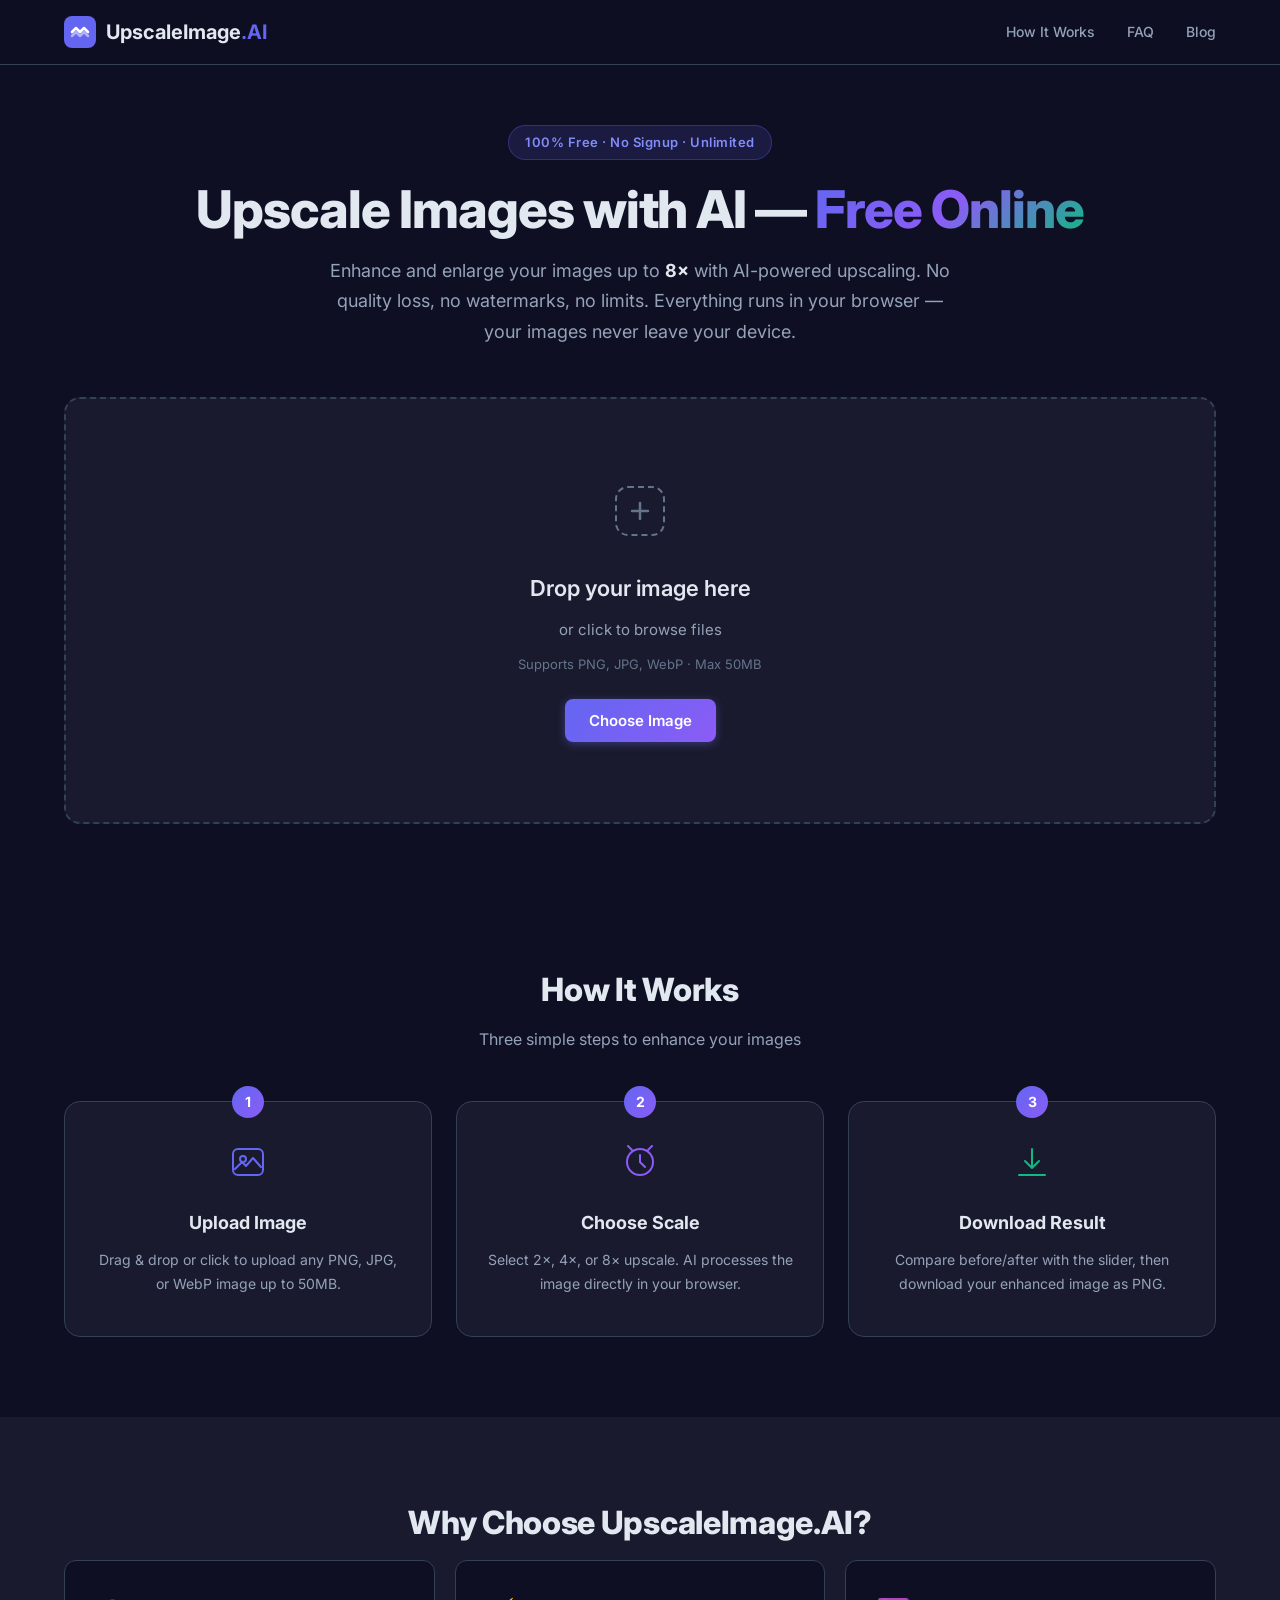
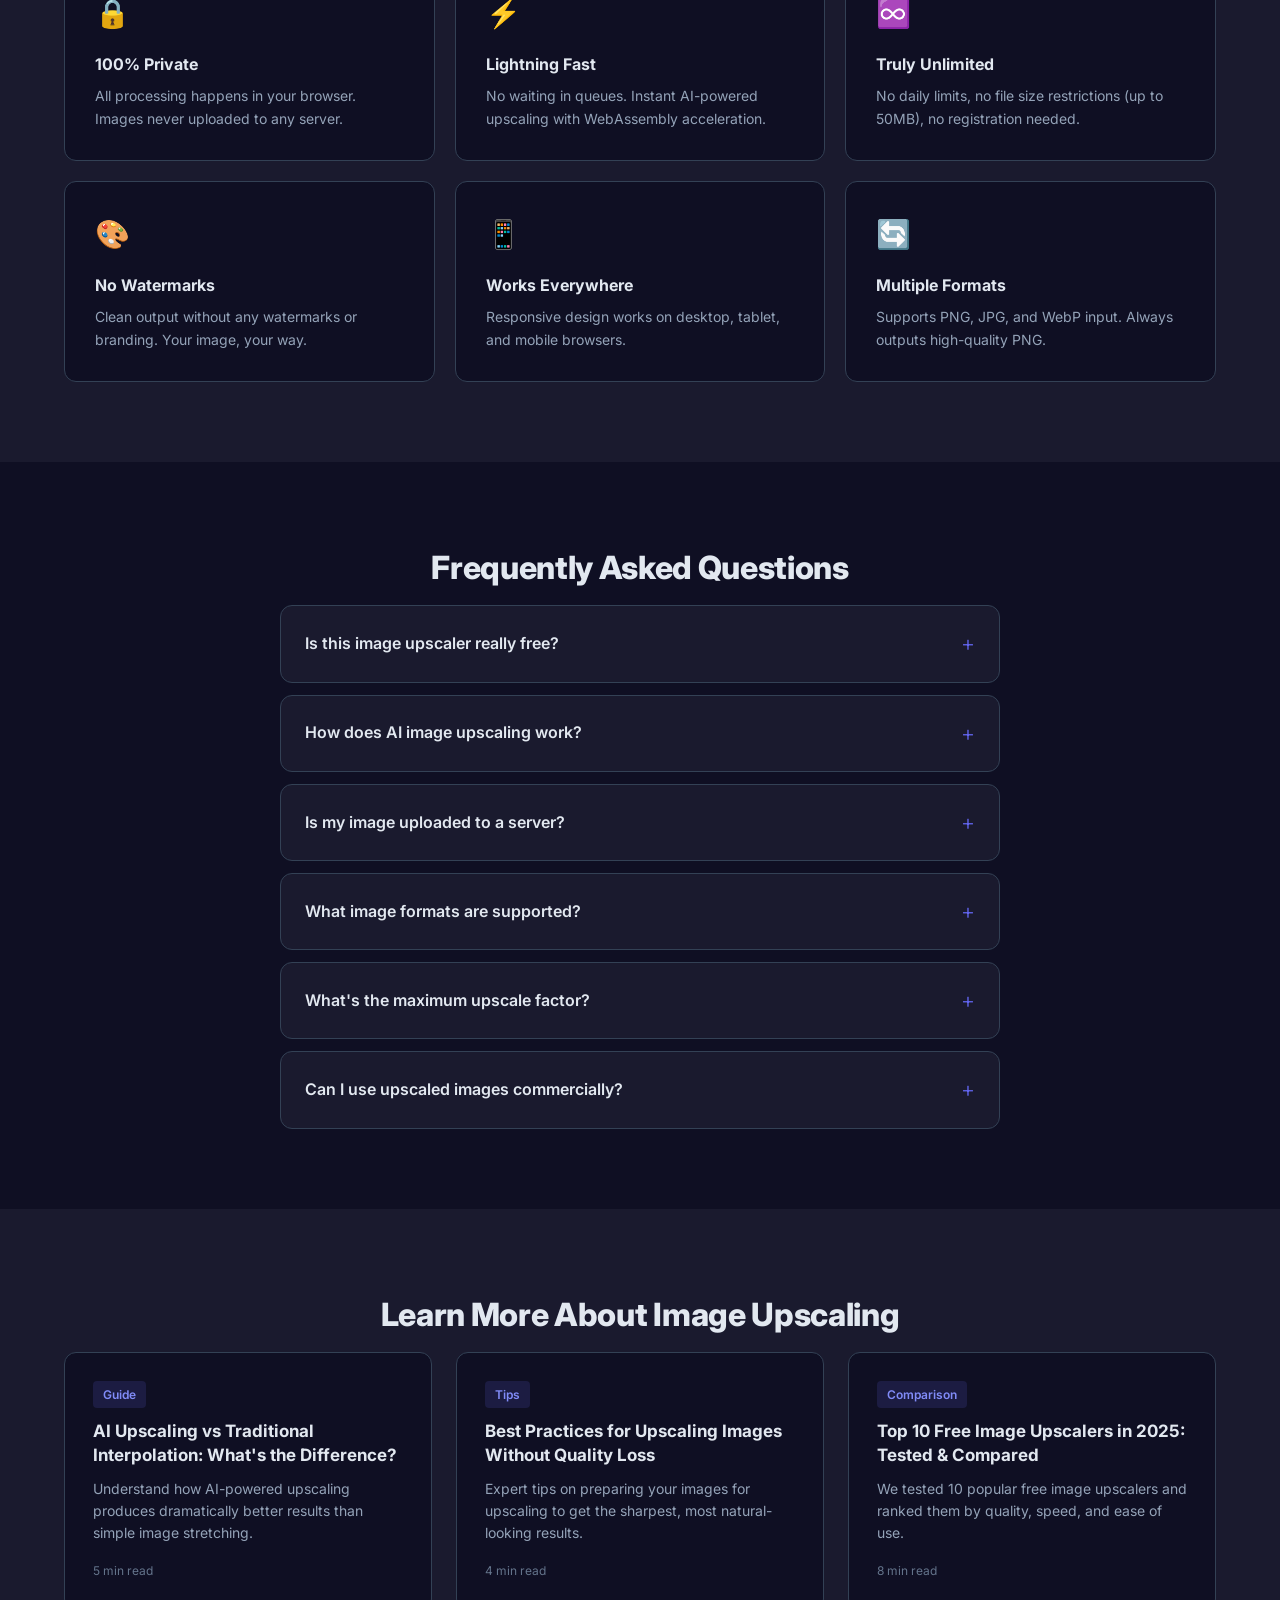
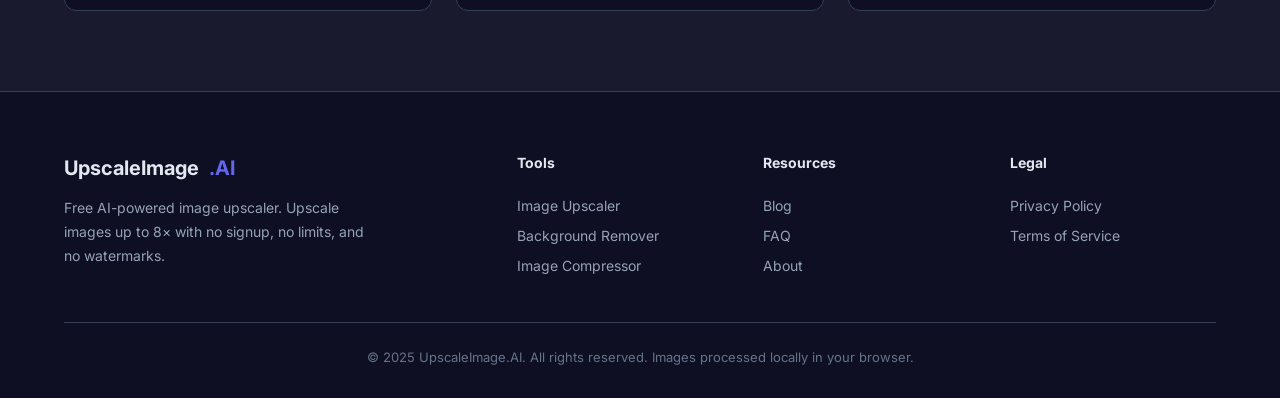
==== index.html @ 7722c715 "Initial commit: UpscaleImage.AI - Free AI Image Upscaler" ====
<!DOCTYPE html>
<html lang="en">
<head>
    <meta charset="UTF-8">
    <meta name="viewport" content="width=device-width, initial-scale=1.0">
    <title>UpscaleImage.AI — Free AI Image Upscaler Online | No Signup, Unlimited</title>
    <meta name="description" content="Upscale images up to 8x with AI-powered enhancement. 100% free, no signup required, unlimited use. Works in your browser — no upload to servers.">
    <meta name="keywords" content="image upscaler, ai image upscaler free, upscale image online, image enhancer, photo upscaler, free image upscaler no signup, ai image enhancer free">
    <meta name="robots" content="index, follow">
    <meta name="author" content="UpscaleImage.AI">
    <link rel="canonical" href="https://upscaleimage.ai/">
    
    <!-- Open Graph -->
    <meta property="og:title" content="UpscaleImage.AI — Free AI Image Upscaler Online">
    <meta property="og:description" content="Upscale images up to 8x with AI. 100% free, no signup, unlimited use.">
    <meta property="og:type" content="website">
    <meta property="og:url" content="https://upscaleimage.ai/">
    <meta property="og:image" content="https://upscaleimage.ai/assets/og-image.png">
    
    <!-- Twitter -->
    <meta name="twitter:card" content="summary_large_image">
    <meta name="twitter:title" content="UpscaleImage.AI — Free AI Image Upscaler">
    <meta name="twitter:description" content="Upscale images up to 8x. Free, no signup, unlimited.">
    
    <!-- Structured Data -->
    <script type="application/ld+json">
    {
        "@context": "https://schema.org",
        "@type": "WebApplication",
        "name": "UpscaleImage.AI",
        "url": "https://upscaleimage.ai/",
        "description": "Free AI-powered image upscaler. Upscale images up to 8x without signup or limits.",
        "applicationCategory": "MultimediaApplication",
        "operatingSystem": "Web Browser",
        "offers": {
            "@type": "Offer",
            "price": "0",
            "priceCurrency": "USD"
        },
        "featureList": [
            "AI-powered image upscaling",
            "Up to 8x resolution increase",
            "No signup required",
            "Unlimited free use",
            "Client-side processing — no upload to servers",
            "Supports PNG, JPG, WebP"
        ]
    }
    </script>
    <script type="application/ld+json">
    {
        "@context": "https://schema.org",
        "@type": "FAQPage",
        "mainEntity": [
            {
                "@type": "Question",
                "name": "Is this image upscaler really free?",
                "acceptedAnswer": {
                    "@type": "Answer",
                    "text": "Yes, UpscaleImage.AI is 100% free with no signup, no watermarks, and no usage limits. All processing happens in your browser."
                }
            },
            {
                "@type": "Question",
                "name": "How does AI image upscaling work?",
                "acceptedAnswer": {
                    "@type": "Answer",
                    "text": "AI image upscaling uses deep learning algorithms to intelligently add detail when enlarging images, producing sharper results than traditional interpolation methods."
                }
            },
            {
                "@type": "Question",
                "name": "Is my image uploaded to a server?",
                "acceptedAnswer": {
                    "@type": "Answer",
                    "text": "No. All image processing happens locally in your browser using JavaScript. Your images never leave your device, ensuring complete privacy."
                }
            },
            {
                "@type": "Question",
                "name": "What image formats are supported?",
                "acceptedAnswer": {
                    "@type": "Answer",
                    "text": "We support PNG, JPG/JPEG, and WebP input formats. Output is always PNG for maximum quality."
                }
            }
        ]
    }
    </script>
    
    <!-- Preconnect -->
    <link rel="preconnect" href="https://fonts.googleapis.com">
    <link rel="preconnect" href="https://fonts.gstatic.com" crossorigin>
    <link href="https://fonts.googleapis.com/css2?family=Inter:wght@400;500;600;700;800&display=swap" rel="stylesheet">
    
    <!-- Favicon -->
    <link rel="icon" type="image/svg+xml" href="/assets/icons/favicon.svg">
    <link rel="apple-touch-icon" href="/assets/icons/apple-touch-icon.png">
    <link rel="manifest" href="/manifest.json">
    
    <!-- Styles -->
    <link rel="stylesheet" href="/assets/css/style.css">
</head>
<body>
    <!-- Header -->
    <header class="header">
        <nav class="nav container">
            <a href="/" class="logo">
                <svg class="logo-icon" width="32" height="32" viewBox="0 0 32 32" fill="none">
                    <rect width="32" height="32" rx="8" fill="url(#logo-grad)"/>
                    <path d="M8 16L12 12L16 16L20 12L24 16" stroke="white" stroke-width="2.5" stroke-linecap="round" stroke-linejoin="round"/>
                    <path d="M8 20L12 16L16 20L20 16L24 20" stroke="white" stroke-width="2.5" stroke-linecap="round" stroke-linejoin="round" opacity="0.5"/>
                    <defs>
                        <linearGradient id="logo-grad" x1="0" y1="0" x2="32" y2="32">
                            <stop stop-color="#6366f1"/>
                            <stop offset="1" stop-color="#8b5cf6"/>
                        </linearGradient>
                    </defs>
                </svg>
                <span>UpscaleImage<span class="logo-dot">.AI</span></span>
            </a>
            <div class="nav-links">
                <a href="#how-it-works">How It Works</a>
                <a href="#faq">FAQ</a>
                <a href="#blog">Blog</a>
            </div>
        </nav>
    </header>

    <!-- Hero -->
    <section class="hero">
        <div class="container">
            <div class="hero-badge">100% Free · No Signup · Unlimited</div>
            <h1 class="hero-title">Upscale Images with AI — <span class="gradient-text">Free Online</span></h1>
            <p class="hero-subtitle">Enhance and enlarge your images up to <strong>8×</strong> with AI-powered upscaling. No quality loss, no watermarks, no limits. Everything runs in your browser — your images never leave your device.</p>
        </div>
    </section>

    <!-- Main Tool -->
    <main class="tool-section container" id="upload-section">
        <!-- Upload Area -->
        <div class="upload-area" id="dropZone">
            <div class="upload-content">
                <div class="upload-icon">
                    <svg width="64" height="64" viewBox="0 0 64 64" fill="none">
                        <rect x="8" y="8" width="48" height="48" rx="12" stroke="currentColor" stroke-width="2" stroke-dasharray="6 4"/>
                        <path d="M32 24V40M24 32H40" stroke="currentColor" stroke-width="2.5" stroke-linecap="round"/>
                    </svg>
                </div>
                <h2>Drop your image here</h2>
                <p>or click to browse files</p>
                <p class="upload-formats">Supports PNG, JPG, WebP · Max 50MB</p>
                <input type="file" id="fileInput" accept="image/png,image/jpeg,image/webp" hidden>
                <button class="btn btn-primary upload-btn" id="browseBtn">Choose Image</button>
            </div>
        </div>

        <!-- Editor Area (hidden until image loaded) -->
        <div class="editor-area hidden" id="editorArea">
            <!-- Controls Bar -->
            <div class="controls-bar">
                <div class="scale-controls">
                    <label>Scale:</label>
                    <div class="scale-buttons">
                        <button class="scale-btn active" data-scale="2">2×</button>
                        <button class="scale-btn" data-scale="4">4×</button>
                        <button class="scale-btn" data-scale="8">8×</button>
                    </div>
                </div>
                <div class="output-info" id="outputInfo">
                    <span class="original-size">Original: <strong id="origSize">—</strong></span>
                    <span class="arrow">→</span>
                    <span class="output-size">Output: <strong id="outSize">—</strong></span>
                </div>
                <div class="action-buttons">
                    <button class="btn btn-secondary" id="resetBtn">✕ New Image</button>
                    <button class="btn btn-primary" id="downloadBtn" disabled>
                        <svg width="18" height="18" viewBox="0 0 18 18" fill="none">
                            <path d="M9 3V12M9 12L5 8M9 12L13 8M3 15H15" stroke="currentColor" stroke-width="1.5" stroke-linecap="round" stroke-linejoin="round"/>
                        </svg>
                        Download PNG
                    </button>
                </div>
            </div>

            <!-- Comparison View -->
            <div class="comparison-container" id="comparisonContainer">
                <div class="comparison-wrapper">
                    <div class="comparison-before" id="compBefore">
                        <canvas id="canvasOriginal"></canvas>
                        <div class="comparison-label">Original</div>
                    </div>
                    <div class="comparison-after" id="compAfter">
                        <canvas id="canvasUpscaled"></canvas>
                        <div class="comparison-label">Upscaled</div>
                    </div>
                    <div class="comparison-slider" id="compSlider">
                        <div class="slider-line"></div>
                        <div class="slider-handle">
                            <svg width="24" height="24" viewBox="0 0 24 24" fill="none">
                                <path d="M8 12L4 8M4 8L8 4M4 8H20M20 8L16 12M16 12L20 16" stroke="white" stroke-width="2" stroke-linecap="round" stroke-linejoin="round"/>
                            </svg>
                        </div>
                    </div>
                </div>
                <p class="comparison-hint">← Drag to compare →</p>
            </div>

            <!-- Processing indicator -->
            <div class="processing hidden" id="processing">
                <div class="processing-spinner"></div>
                <p>Upscaling your image with AI…</p>
                <div class="progress-bar">
                    <div class="progress-fill" id="progressFill"></div>
                </div>
                <p class="progress-text" id="progressText">0%</p>
            </div>
        </div>
    </main>

    <!-- How It Works -->
    <section class="how-it-works" id="how-it-works">
        <div class="container">
            <h2 class="section-title">How It Works</h2>
            <p class="section-subtitle">Three simple steps to enhance your images</p>
            <div class="steps-grid">
                <div class="step-card">
                    <div class="step-number">1</div>
                    <div class="step-icon">
                        <svg width="40" height="40" viewBox="0 0 40 40" fill="none">
                            <path d="M5 12C5 9.23858 7.23858 7 10 7H30C32.7614 7 35 9.23858 35 12V28C35 30.7614 32.7614 33 30 33H10C7.23858 33 5 30.7614 5 28V12Z" stroke="#6366f1" stroke-width="2"/>
                            <circle cx="15" cy="17" r="3" stroke="#6366f1" stroke-width="2"/>
                            <path d="M7 27L14 20L18 24L25 16L33 25" stroke="#6366f1" stroke-width="2" stroke-linecap="round" stroke-linejoin="round"/>
                        </svg>
                    </div>
                    <h3>Upload Image</h3>
                    <p>Drag & drop or click to upload any PNG, JPG, or WebP image up to 50MB.</p>
                </div>
                <div class="step-card">
                    <div class="step-number">2</div>
                    <div class="step-icon">
                        <svg width="40" height="40" viewBox="0 0 40 40" fill="none">
                            <circle cx="20" cy="20" r="13" stroke="#8b5cf6" stroke-width="2"/>
                            <path d="M20 13V20L25 25" stroke="#8b5cf6" stroke-width="2" stroke-linecap="round"/>
                            <path d="M12 8L8 4M28 8L32 4" stroke="#8b5cf6" stroke-width="2" stroke-linecap="round"/>
                        </svg>
                    </div>
                    <h3>Choose Scale</h3>
                    <p>Select 2×, 4×, or 8× upscale. AI processes the image directly in your browser.</p>
                </div>
                <div class="step-card">
                    <div class="step-number">3</div>
                    <div class="step-icon">
                        <svg width="40" height="40" viewBox="0 0 40 40" fill="none">
                            <path d="M20 7V26M20 26L13 19M20 26L27 19M7 33H33" stroke="#10b981" stroke-width="2" stroke-linecap="round" stroke-linejoin="round"/>
                        </svg>
                    </div>
                    <h3>Download Result</h3>
                    <p>Compare before/after with the slider, then download your enhanced image as PNG.</p>
                </div>
            </div>
        </div>
    </section>

    <!-- Features -->
    <section class="features" id="features">
        <div class="container">
            <h2 class="section-title">Why Choose UpscaleImage.AI?</h2>
            <div class="features-grid">
                <div class="feature-card">
                    <div class="feature-icon">🔒</div>
                    <h3>100% Private</h3>
                    <p>All processing happens in your browser. Images never uploaded to any server.</p>
                </div>
                <div class="feature-card">
                    <div class="feature-icon">⚡</div>
                    <h3>Lightning Fast</h3>
                    <p>No waiting in queues. Instant AI-powered upscaling with WebAssembly acceleration.</p>
                </div>
                <div class="feature-card">
                    <div class="feature-icon">♾️</div>
                    <h3>Truly Unlimited</h3>
                    <p>No daily limits, no file size restrictions (up to 50MB), no registration needed.</p>
                </div>
                <div class="feature-card">
                    <div class="feature-icon">🎨</div>
                    <h3>No Watermarks</h3>
                    <p>Clean output without any watermarks or branding. Your image, your way.</p>
                </div>
                <div class="feature-card">
                    <div class="feature-icon">📱</div>
                    <h3>Works Everywhere</h3>
                    <p>Responsive design works on desktop, tablet, and mobile browsers.</p>
                </div>
                <div class="feature-card">
                    <div class="feature-icon">🔄</div>
                    <h3>Multiple Formats</h3>
                    <p>Supports PNG, JPG, and WebP input. Always outputs high-quality PNG.</p>
                </div>
            </div>
        </div>
    </section>

    <!-- FAQ -->
    <section class="faq" id="faq">
        <div class="container">
            <h2 class="section-title">Frequently Asked Questions</h2>
            <div class="faq-list">
                <details class="faq-item">
                    <summary>Is this image upscaler really free?</summary>
                    <p>Yes! UpscaleImage.AI is 100% free with no signup, no watermarks, and no usage limits. All processing happens in your browser using JavaScript, so we have zero server costs to pass on to you.</p>
                </details>
                <details class="faq-item">
                    <summary>How does AI image upscaling work?</summary>
                    <p>AI image upscaling uses deep learning algorithms to intelligently add detail when enlarging images. Unlike simple stretching that makes images blurry, AI upscalers analyze patterns and textures to produce sharp, natural-looking results at higher resolutions.</p>
                </details>
                <details class="faq-item">
                    <summary>Is my image uploaded to a server?</summary>
                    <p>No. All image processing happens locally in your browser using Canvas API and JavaScript. Your images never leave your device, ensuring complete privacy. This is why we can offer unlimited free use.</p>
                </details>
                <details class="faq-item">
                    <summary>What image formats are supported?</summary>
                    <p>We support PNG, JPG/JPEG, and WebP input formats. Output is always PNG for maximum quality preservation. Maximum file size is 50MB.</p>
                </details>
                <details class="faq-item">
                    <summary>What's the maximum upscale factor?</summary>
                    <p>You can upscale images up to 8× in each dimension. A 500×500 image at 8× becomes 4000×4000 pixels. For best results on photos, we recommend 2× or 4× upscaling.</p>
                </details>
                <details class="faq-item">
                    <summary>Can I use upscaled images commercially?</summary>
                    <p>Absolutely. You own all rights to your images and their upscaled versions. Use them however you like — personal projects, commercial work, social media, print, etc.</p>
                </details>
            </div>
        </div>
    </section>

    <!-- Blog Teaser -->
    <section class="blog-section" id="blog">
        <div class="container">
            <h2 class="section-title">Learn More About Image Upscaling</h2>
            <div class="blog-grid">
                <article class="blog-card">
                    <div class="blog-tag">Guide</div>
                    <h3><a href="/blog/ai-upscaling-vs-traditional.html">AI Upscaling vs Traditional Interpolation: What's the Difference?</a></h3>
                    <p>Understand how AI-powered upscaling produces dramatically better results than simple image stretching.</p>
                    <time>5 min read</time>
                </article>
                <article class="blog-card">
                    <div class="blog-tag">Tips</div>
                    <h3><a href="/blog/best-practices-upscaling.html">Best Practices for Upscaling Images Without Quality Loss</a></h3>
                    <p>Expert tips on preparing your images for upscaling to get the sharpest, most natural-looking results.</p>
                    <time>4 min read</time>
                </article>
                <article class="blog-card">
                    <div class="blog-tag">Comparison</div>
                    <h3><a href="/blog/top-free-image-upscalers-2025.html">Top 10 Free Image Upscalers in 2025: Tested & Compared</a></h3>
                    <p>We tested 10 popular free image upscalers and ranked them by quality, speed, and ease of use.</p>
                    <time>8 min read</time>
                </article>
            </div>
        </div>
    </section>

    <!-- Footer -->
    <footer class="footer">
        <div class="container">
            <div class="footer-grid">
                <div class="footer-brand">
                    <a href="/" class="logo">UpscaleImage<span class="logo-dot">.AI</span></a>
                    <p>Free AI-powered image upscaler. Upscale images up to 8× with no signup, no limits, and no watermarks.</p>
                </div>
                <div class="footer-links">
                    <h4>Tools</h4>
                    <a href="/">Image Upscaler</a>
                    <a href="/tools/background-remover.html">Background Remover</a>
                    <a href="/tools/image-compressor.html">Image Compressor</a>
                </div>
                <div class="footer-links">
                    <h4>Resources</h4>
                    <a href="/blog/">Blog</a>
                    <a href="#faq">FAQ</a>
                    <a href="/about.html">About</a>
                </div>
                <div class="footer-links">
                    <h4>Legal</h4>
                    <a href="/privacy.html">Privacy Policy</a>
                    <a href="/terms.html">Terms of Service</a>
                </div>
            </div>
            <div class="footer-bottom">
                <p>© 2025 UpscaleImage.AI. All rights reserved. Images processed locally in your browser.</p>
            </div>
        </div>
    </footer>

    <script src="/assets/js/upscaler.js"></script>
    <script src="/assets/js/app.js"></script>
</body>
</html>
---- assets/css/style.css ----
/* ============================================
   UpscaleImage.AI — Styles
   Modern, clean design for AI tool site
   ============================================ */

/* Reset & Base */
*, *::before, *::after {
    margin: 0;
    padding: 0;
    box-sizing: border-box;
}

:root {
    --primary: #6366f1;
    --primary-dark: #4f46e5;
    --primary-light: #818cf8;
    --accent: #8b5cf6;
    --accent-light: #a78bfa;
    --success: #10b981;
    --bg: #0f0f23;
    --bg-card: #1a1a2e;
    --bg-elevated: #252540;
    --bg-hover: #2a2a4a;
    --text: #e2e8f0;
    --text-secondary: #94a3b8;
    --text-muted: #64748b;
    --border: #334155;
    --radius: 12px;
    --radius-lg: 16px;
    --shadow: 0 4px 6px -1px rgba(0,0,0,0.3), 0 2px 4px -2px rgba(0,0,0,0.3);
    --shadow-lg: 0 10px 15px -3px rgba(0,0,0,0.4), 0 4px 6px -4px rgba(0,0,0,0.3);
    --transition: 0.2s ease;
}

html {
    scroll-behavior: smooth;
}

body {
    font-family: 'Inter', -apple-system, BlinkMacSystemFont, 'Segoe UI', sans-serif;
    background: var(--bg);
    color: var(--text);
    line-height: 1.6;
    -webkit-font-smoothing: antialiased;
    -moz-osx-font-smoothing: grayscale;
}

.container {
    max-width: 1200px;
    margin: 0 auto;
    padding: 0 24px;
}

a {
    color: var(--primary-light);
    text-decoration: none;
    transition: color var(--transition);
}

a:hover {
    color: var(--accent-light);
}

/* Header */
.header {
    position: sticky;
    top: 0;
    z-index: 100;
    background: rgba(15, 15, 35, 0.85);
    backdrop-filter: blur(12px);
    border-bottom: 1px solid var(--border);
}

.nav {
    display: flex;
    align-items: center;
    justify-content: space-between;
    height: 64px;
}

.logo {
    display: flex;
    align-items: center;
    gap: 10px;
    font-size: 20px;
    font-weight: 700;
    color: var(--text);
    text-decoration: none;
}

.logo:hover {
    color: var(--text);
}

.logo-dot {
    color: var(--primary);
}

.logo-icon {
    flex-shrink: 0;
}

.nav-links {
    display: flex;
    gap: 32px;
}

.nav-links a {
    color: var(--text-secondary);
    font-size: 14px;
    font-weight: 500;
    transition: color var(--transition);
}

.nav-links a:hover {
    color: var(--text);
}

/* Hero */
.hero {
    padding: 60px 0 30px;
    text-align: center;
}

.hero-badge {
    display: inline-block;
    padding: 6px 16px;
    background: rgba(99, 102, 241, 0.15);
    border: 1px solid rgba(99, 102, 241, 0.3);
    border-radius: 100px;
    font-size: 13px;
    font-weight: 600;
    color: var(--primary-light);
    margin-bottom: 20px;
    letter-spacing: 0.5px;
}

.hero-title {
    font-size: clamp(32px, 5vw, 52px);
    font-weight: 800;
    line-height: 1.15;
    margin-bottom: 16px;
    letter-spacing: -0.02em;
}

.gradient-text {
    background: linear-gradient(135deg, var(--primary) 0%, var(--accent) 50%, var(--success) 100%);
    -webkit-background-clip: text;
    -webkit-text-fill-color: transparent;
    background-clip: text;
}

.hero-subtitle {
    font-size: 18px;
    color: var(--text-secondary);
    max-width: 640px;
    margin: 0 auto;
    line-height: 1.7;
}

.hero-subtitle strong {
    color: var(--text);
}

/* Tool Section */
.tool-section {
    padding: 20px 24px 60px;
}

/* Upload Area */
.upload-area {
    border: 2px dashed var(--border);
    border-radius: var(--radius-lg);
    padding: 80px 40px;
    text-align: center;
    cursor: pointer;
    transition: all var(--transition);
    background: var(--bg-card);
}

.upload-area:hover,
.upload-area.drag-over {
    border-color: var(--primary);
    background: rgba(99, 102, 241, 0.05);
}

.upload-area.drag-over {
    transform: scale(1.01);
}

.upload-content {
    display: flex;
    flex-direction: column;
    align-items: center;
    gap: 12px;
}

.upload-icon {
    color: var(--text-muted);
    margin-bottom: 8px;
    transition: color var(--transition);
}

.upload-area:hover .upload-icon {
    color: var(--primary-light);
}

.upload-content h2 {
    font-size: 22px;
    font-weight: 600;
}

.upload-content p {
    color: var(--text-secondary);
    font-size: 15px;
}

.upload-formats {
    font-size: 13px !important;
    color: var(--text-muted) !important;
}

.upload-btn {
    margin-top: 12px;
}

/* Buttons */
.btn {
    display: inline-flex;
    align-items: center;
    gap: 8px;
    padding: 12px 24px;
    border: none;
    border-radius: 8px;
    font-size: 15px;
    font-weight: 600;
    cursor: pointer;
    transition: all var(--transition);
    font-family: inherit;
}

.btn-primary {
    background: linear-gradient(135deg, var(--primary) 0%, var(--accent) 100%);
    color: white;
    box-shadow: 0 2px 8px rgba(99, 102, 241, 0.4);
}

.btn-primary:hover {
    transform: translateY(-1px);
    box-shadow: 0 4px 16px rgba(99, 102, 241, 0.5);
}

.btn-primary:disabled {
    opacity: 0.5;
    cursor: not-allowed;
    transform: none;
    box-shadow: none;
}

.btn-secondary {
    background: var(--bg-elevated);
    color: var(--text-secondary);
    border: 1px solid var(--border);
}

.btn-secondary:hover {
    background: var(--bg-hover);
    color: var(--text);
}

/* Editor Area */
.editor-area {
    display: flex;
    flex-direction: column;
    gap: 20px;
}

.hidden {
    display: none !important;
}

/* Controls Bar */
.controls-bar {
    display: flex;
    align-items: center;
    justify-content: space-between;
    flex-wrap: wrap;
    gap: 16px;
    padding: 16px 20px;
    background: var(--bg-card);
    border-radius: var(--radius);
    border: 1px solid var(--border);
}

.scale-controls {
    display: flex;
    align-items: center;
    gap: 12px;
}

.scale-controls label {
    font-size: 14px;
    font-weight: 600;
    color: var(--text-secondary);
}

.scale-buttons {
    display: flex;
    gap: 4px;
    background: var(--bg);
    padding: 4px;
    border-radius: 8px;
}

.scale-btn {
    padding: 8px 20px;
    border: none;
    border-radius: 6px;
    background: transparent;
    color: var(--text-secondary);
    font-size: 14px;
    font-weight: 600;
    cursor: pointer;
    transition: all var(--transition);
    font-family: inherit;
}

.scale-btn:hover {
    color: var(--text);
    background: var(--bg-elevated);
}

.scale-btn.active {
    background: var(--primary);
    color: white;
}

.output-info {
    display: flex;
    align-items: center;
    gap: 10px;
    font-size: 14px;
    color: var(--text-secondary);
}

.output-info .arrow {
    color: var(--primary);
    font-weight: 700;
}

.output-info strong {
    color: var(--text);
}

.action-buttons {
    display: flex;
    gap: 8px;
}

/* Comparison View */
.comparison-container {
    position: relative;
    background: var(--bg-card);
    border-radius: var(--radius-lg);
    border: 1px solid var(--border);
    overflow: hidden;
}

.comparison-wrapper {
    position: relative;
    display: flex;
    height: 500px;
    overflow: hidden;
}

.comparison-before,
.comparison-after {
    position: absolute;
    top: 0;
    left: 0;
    width: 100%;
    height: 100%;
    display: flex;
    align-items: center;
    justify-content: center;
    background: #000;
}

.comparison-before canvas,
.comparison-after canvas {
    max-width: 100%;
    max-height: 100%;
    object-fit: contain;
}

.comparison-before {
    z-index: 1;
    clip-path: inset(0 50% 0 0);
}

.comparison-after {
    z-index: 0;
}

.comparison-label {
    position: absolute;
    top: 16px;
    padding: 6px 14px;
    background: rgba(0, 0, 0, 0.7);
    backdrop-filter: blur(4px);
    border-radius: 6px;
    font-size: 12px;
    font-weight: 600;
    color: white;
    text-transform: uppercase;
    letter-spacing: 0.5px;
    z-index: 5;
}

.comparison-before .comparison-label {
    left: 16px;
}

.comparison-after .comparison-label {
    right: 16px;
}

.comparison-slider {
    position: absolute;
    top: 0;
    left: 50%;
    width: 4px;
    height: 100%;
    z-index: 10;
    cursor: ew-resize;
}

.slider-line {
    width: 2px;
    height: 100%;
    background: white;
    margin: 0 auto;
    box-shadow: 0 0 8px rgba(0, 0, 0, 0.5);
}

.slider-handle {
    position: absolute;
    top: 50%;
    left: 50%;
    transform: translate(-50%, -50%);
    width: 44px;
    height: 44px;
    background: var(--primary);
    border: 3px solid white;
    border-radius: 50%;
    display: flex;
    align-items: center;
    justify-content: center;
    box-shadow: 0 2px 10px rgba(0, 0, 0, 0.4);
}

.slider-handle svg {
    width: 20px;
    height: 20px;
}

.comparison-hint {
    text-align: center;
    padding: 12px;
    font-size: 13px;
    color: var(--text-muted);
}

/* Processing */
.processing {
    display: flex;
    flex-direction: column;
    align-items: center;
    gap: 16px;
    padding: 60px 20px;
    background: var(--bg-card);
    border-radius: var(--radius-lg);
    border: 1px solid var(--border);
}

.processing-spinner {
    width: 48px;
    height: 48px;
    border: 4px solid var(--bg-elevated);
    border-top-color: var(--primary);
    border-radius: 50%;
    animation: spin 0.8s linear infinite;
}

@keyframes spin {
    to { transform: rotate(360deg); }
}

.progress-bar {
    width: 300px;
    max-width: 100%;
    height: 8px;
    background: var(--bg-elevated);
    border-radius: 4px;
    overflow: hidden;
}

.progress-fill {
    height: 100%;
    width: 0%;
    background: linear-gradient(90deg, var(--primary), var(--accent));
    border-radius: 4px;
    transition: width 0.3s ease;
}

.progress-text {
    font-size: 14px;
    color: var(--text-secondary);
    font-weight: 600;
}

/* How It Works */
.how-it-works {
    padding: 80px 0;
}

.section-title {
    font-size: 32px;
    font-weight: 800;
    text-align: center;
    margin-bottom: 12px;
    letter-spacing: -0.01em;
}

.section-subtitle {
    text-align: center;
    color: var(--text-secondary);
    font-size: 16px;
    margin-bottom: 48px;
}

.steps-grid {
    display: grid;
    grid-template-columns: repeat(auto-fit, minmax(280px, 1fr));
    gap: 24px;
}

.step-card {
    text-align: center;
    padding: 40px 30px;
    background: var(--bg-card);
    border-radius: var(--radius-lg);
    border: 1px solid var(--border);
    position: relative;
    transition: transform var(--transition), box-shadow var(--transition);
}

.step-card:hover {
    transform: translateY(-4px);
    box-shadow: var(--shadow-lg);
}

.step-number {
    position: absolute;
    top: -16px;
    left: 50%;
    transform: translateX(-50%);
    width: 32px;
    height: 32px;
    background: linear-gradient(135deg, var(--primary), var(--accent));
    border-radius: 50%;
    display: flex;
    align-items: center;
    justify-content: center;
    font-size: 14px;
    font-weight: 700;
    color: white;
}

.step-icon {
    margin-bottom: 20px;
}

.step-card h3 {
    font-size: 18px;
    font-weight: 700;
    margin-bottom: 10px;
}

.step-card p {
    color: var(--text-secondary);
    font-size: 14px;
    line-height: 1.7;
}

/* Features */
.features {
    padding: 80px 0;
    background: var(--bg-card);
}

.features-grid {
    display: grid;
    grid-template-columns: repeat(auto-fit, minmax(300px, 1fr));
    gap: 20px;
}

.feature-card {
    padding: 30px;
    background: var(--bg);
    border-radius: var(--radius);
    border: 1px solid var(--border);
    transition: transform var(--transition);
}

.feature-card:hover {
    transform: translateY(-2px);
}

.feature-icon {
    font-size: 28px;
    margin-bottom: 16px;
}

.feature-card h3 {
    font-size: 16px;
    font-weight: 700;
    margin-bottom: 8px;
}

.feature-card p {
    color: var(--text-secondary);
    font-size: 14px;
    line-height: 1.6;
}

/* FAQ */
.faq {
    padding: 80px 0;
}

.faq-list {
    max-width: 720px;
    margin: 0 auto;
    display: flex;
    flex-direction: column;
    gap: 12px;
}

.faq-item {
    background: var(--bg-card);
    border: 1px solid var(--border);
    border-radius: var(--radius);
    overflow: hidden;
}

.faq-item summary {
    padding: 20px 24px;
    font-size: 16px;
    font-weight: 600;
    cursor: pointer;
    list-style: none;
    display: flex;
    align-items: center;
    justify-content: space-between;
    transition: background var(--transition);
}

.faq-item summary::-webkit-details-marker {
    display: none;
}

.faq-item summary::after {
    content: '+';
    font-size: 22px;
    color: var(--primary);
    font-weight: 300;
    transition: transform var(--transition);
}

.faq-item[open] summary::after {
    content: '−';
}

.faq-item summary:hover {
    background: var(--bg-elevated);
}

.faq-item p {
    padding: 0 24px 20px;
    color: var(--text-secondary);
    font-size: 15px;
    line-height: 1.7;
}

/* Blog */
.blog-section {
    padding: 80px 0;
    background: var(--bg-card);
}

.blog-grid {
    display: grid;
    grid-template-columns: repeat(auto-fit, minmax(300px, 1fr));
    gap: 24px;
}

.blog-card {
    padding: 28px;
    background: var(--bg);
    border: 1px solid var(--border);
    border-radius: var(--radius);
    transition: transform var(--transition), box-shadow var(--transition);
}

.blog-card:hover {
    transform: translateY(-3px);
    box-shadow: var(--shadow-lg);
}

.blog-tag {
    display: inline-block;
    padding: 4px 10px;
    background: rgba(99, 102, 241, 0.15);
    color: var(--primary-light);
    border-radius: 4px;
    font-size: 12px;
    font-weight: 600;
    margin-bottom: 12px;
}

.blog-card h3 {
    font-size: 17px;
    font-weight: 700;
    margin-bottom: 10px;
    line-height: 1.4;
}

.blog-card h3 a {
    color: var(--text);
}

.blog-card h3 a:hover {
    color: var(--primary-light);
}

.blog-card p {
    color: var(--text-secondary);
    font-size: 14px;
    line-height: 1.6;
    margin-bottom: 12px;
}

.blog-card time {
    font-size: 12px;
    color: var(--text-muted);
}

/* Footer */
.footer {
    padding: 60px 0 30px;
    border-top: 1px solid var(--border);
}

.footer-grid {
    display: grid;
    grid-template-columns: 2fr 1fr 1fr 1fr;
    gap: 40px;
    margin-bottom: 40px;
}

.footer-brand p {
    color: var(--text-secondary);
    font-size: 14px;
    line-height: 1.7;
    margin-top: 12px;
    max-width: 300px;
}

.footer-links h4 {
    font-size: 14px;
    font-weight: 700;
    margin-bottom: 16px;
    color: var(--text);
}

.footer-links a {
    display: block;
    color: var(--text-secondary);
    font-size: 14px;
    padding: 4px 0;
    transition: color var(--transition);
}

.footer-links a:hover {
    color: var(--text);
}

.footer-bottom {
    padding-top: 24px;
    border-top: 1px solid var(--border);
    text-align: center;
}

.footer-bottom p {
    font-size: 13px;
    color: var(--text-muted);
}

/* Responsive */
@media (max-width: 768px) {
    .nav-links {
        display: none;
    }

    .hero {
        padding: 40px 0 20px;
    }

    .upload-area {
        padding: 50px 24px;
    }

    .controls-bar {
        flex-direction: column;
        align-items: stretch;
    }

    .scale-controls {
        justify-content: center;
    }

    .output-info {
        justify-content: center;
    }

    .action-buttons {
        justify-content: center;
    }

    .comparison-wrapper {
        height: 300px;
    }

    .footer-grid {
        grid-template-columns: 1fr 1fr;
        gap: 30px;
    }
}

@media (max-width: 480px) {
    .footer-grid {
        grid-template-columns: 1fr;
    }

    .action-buttons {
        flex-direction: column;
    }

    .scale-btn {
        padding: 8px 14px;
    }
}
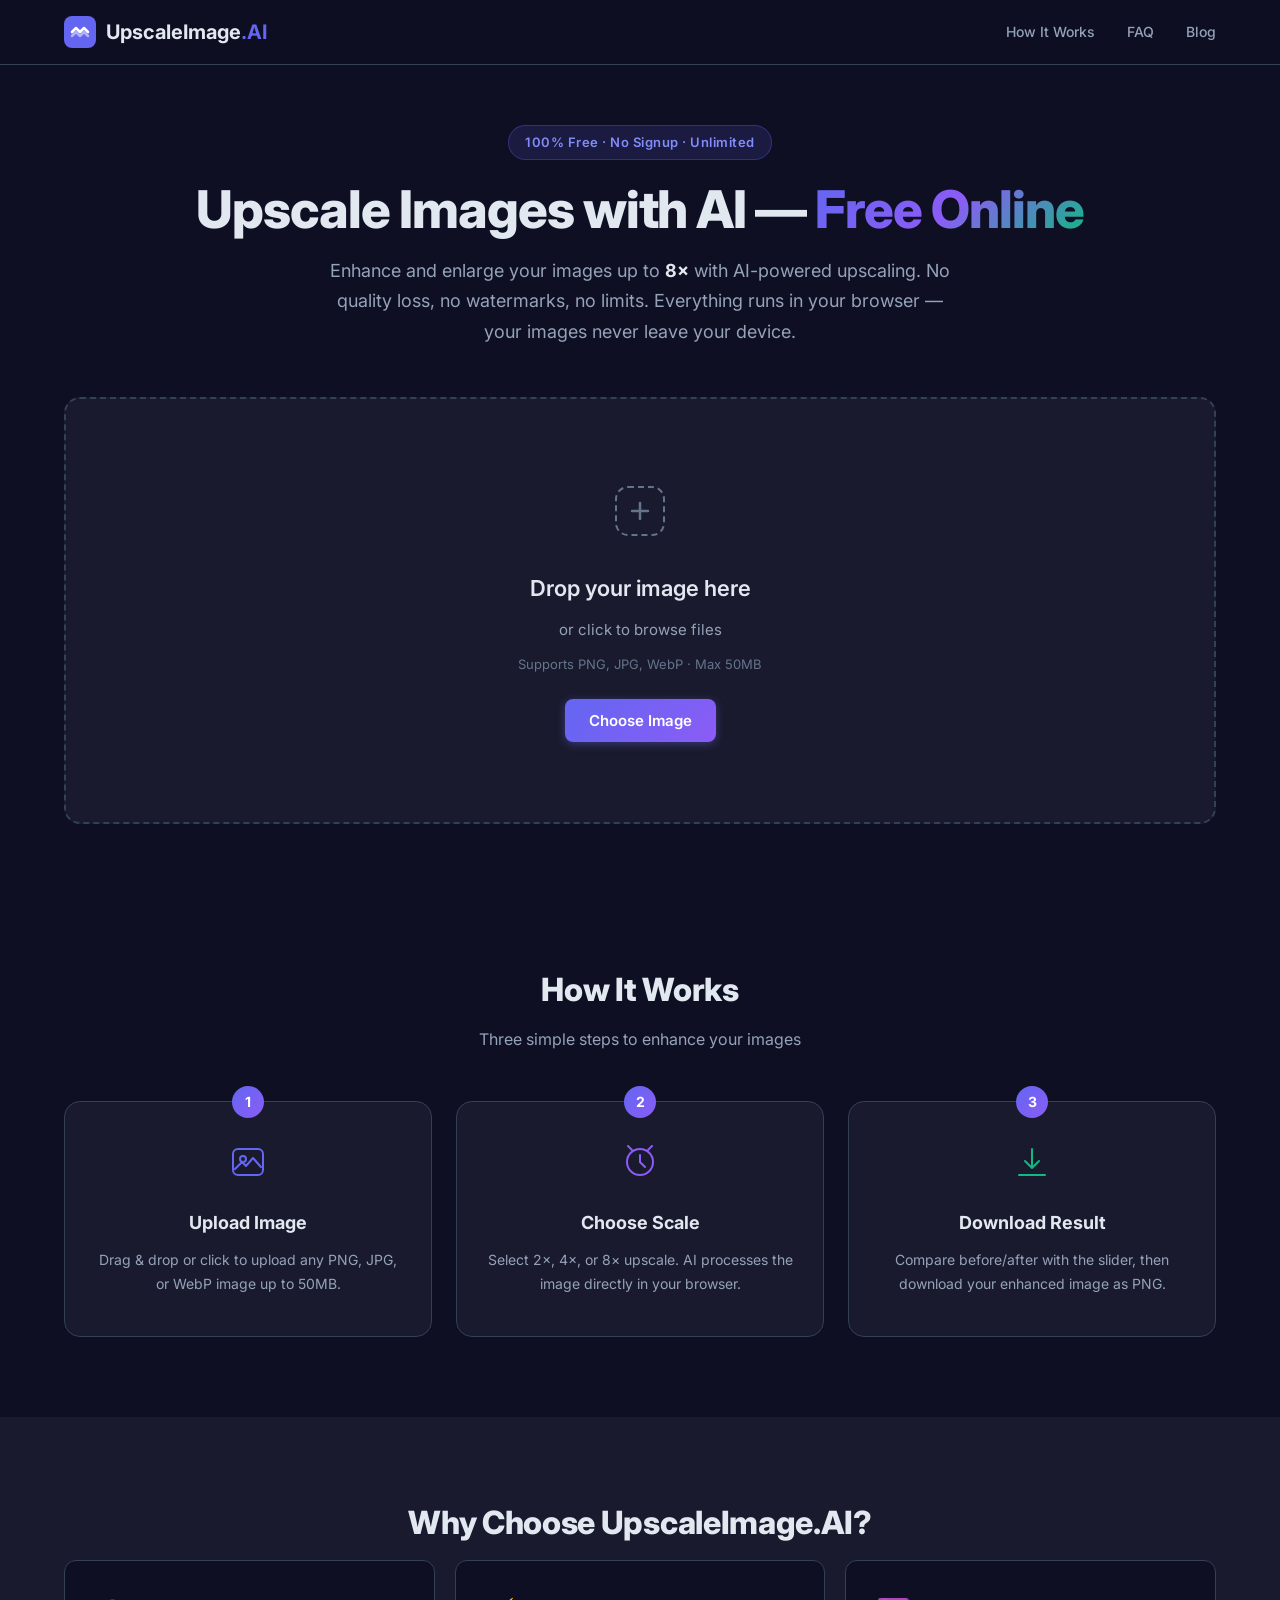
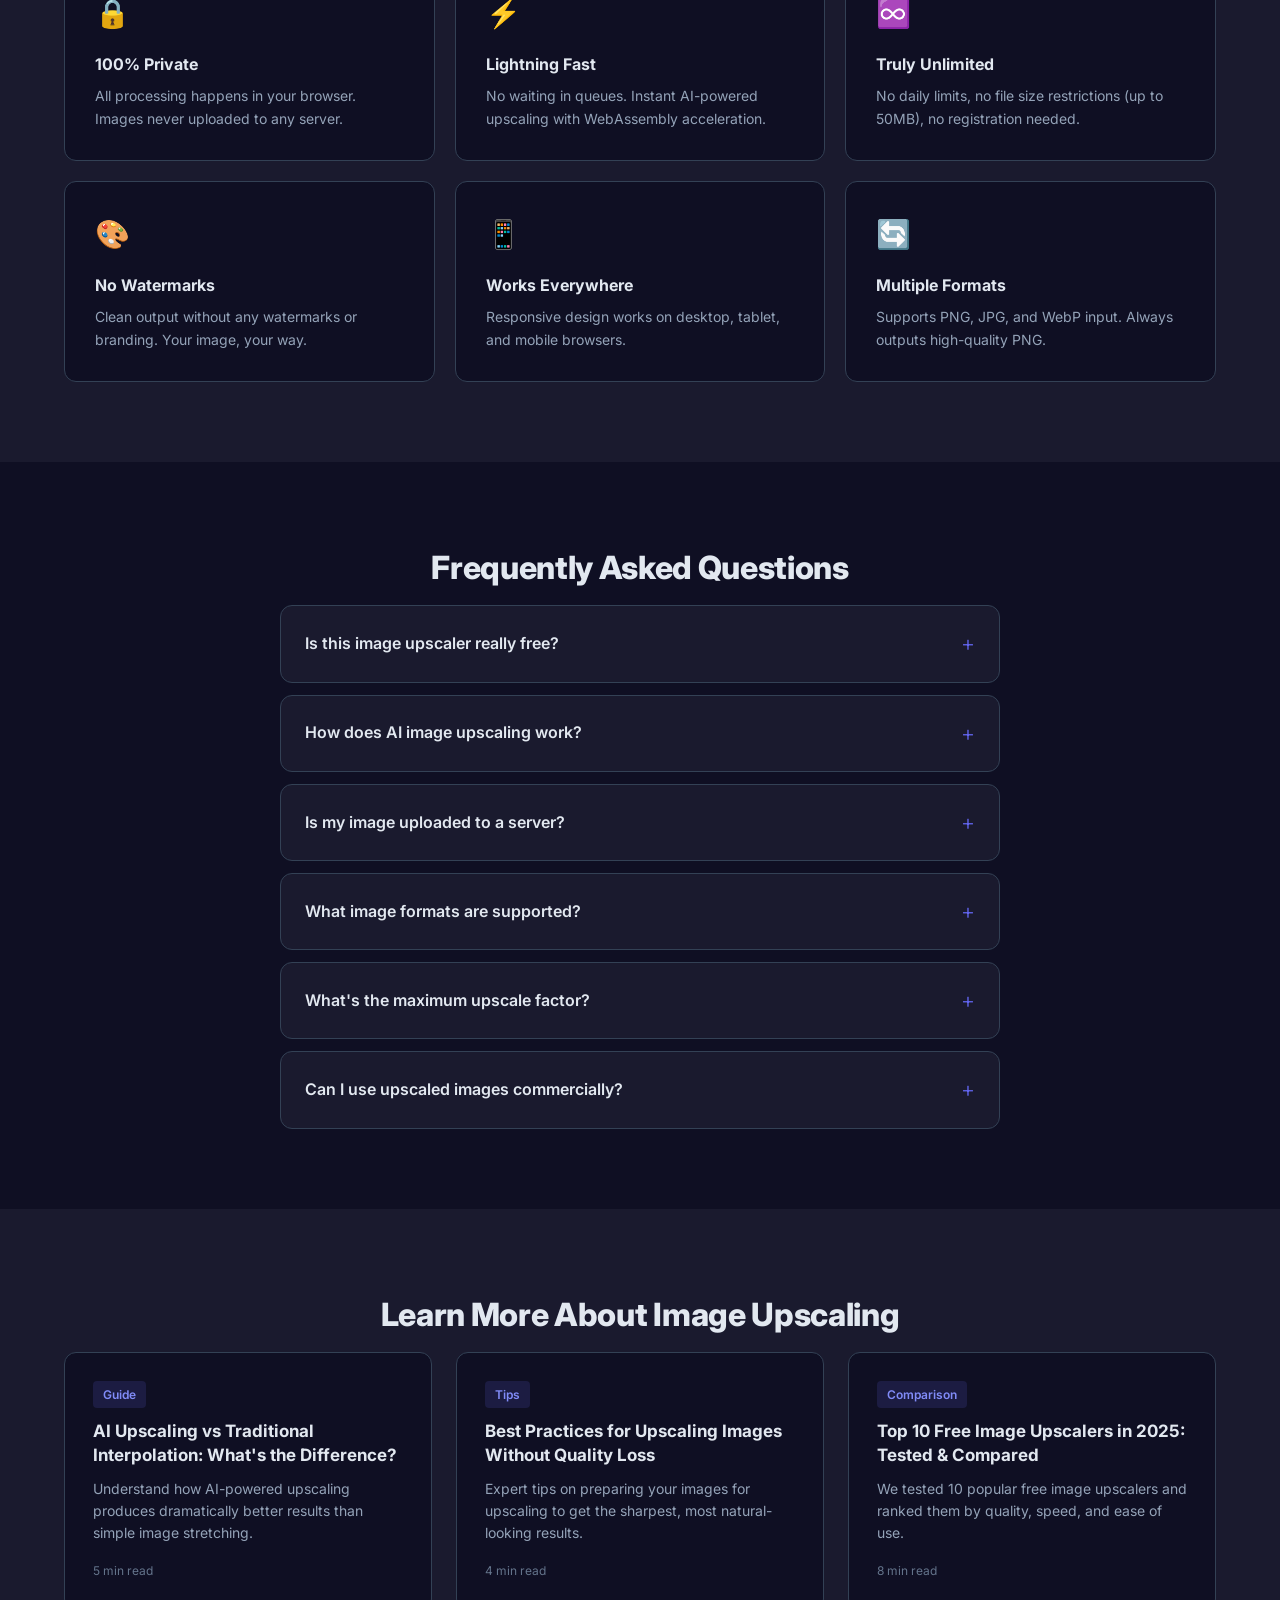
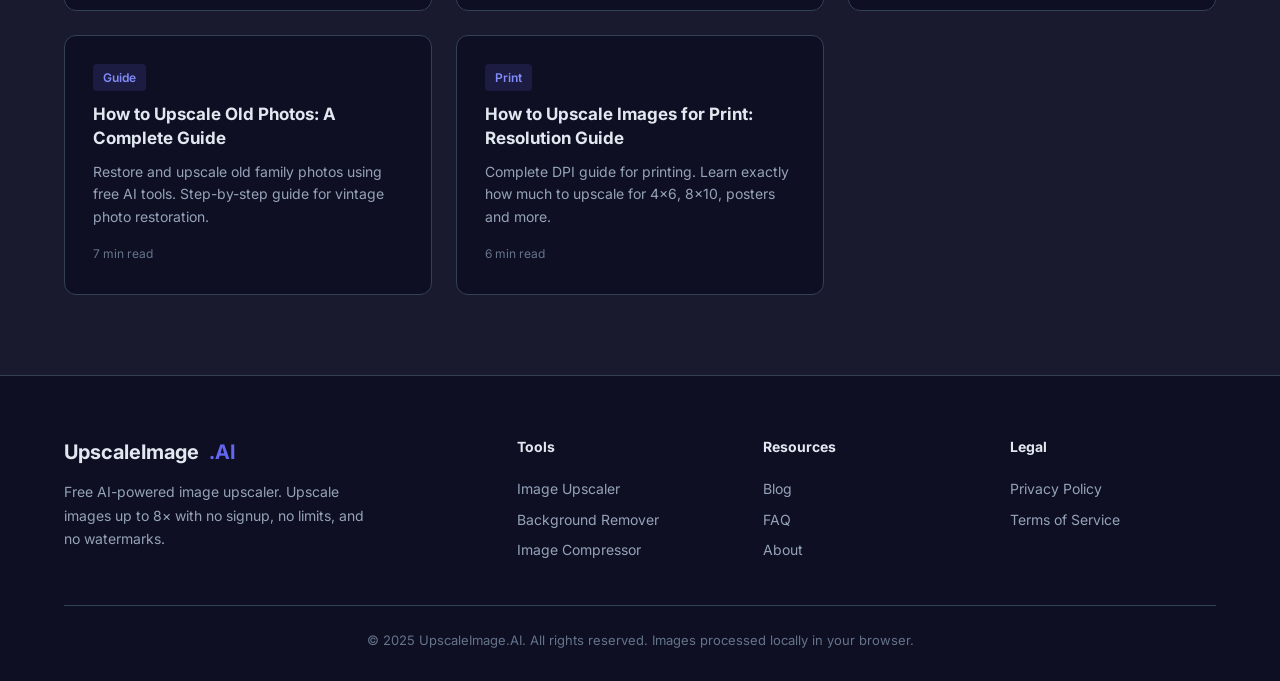
==== commit 454d3764: "Add 2 new blog posts, GA4 tracking code, update sitemap" ====
--- a/index.html
+++ b/index.html
@@ -8,14 +8,14 @@
     <meta name="keywords" content="image upscaler, ai image upscaler free, upscale image online, image enhancer, photo upscaler, free image upscaler no signup, ai image enhancer free">
     <meta name="robots" content="index, follow">
     <meta name="author" content="UpscaleImage.AI">
-    <link rel="canonical" href="https://upscaleimage.ai/">
+    <link rel="canonical" href="https://upscaleimage.xyz/">
     
     <!-- Open Graph -->
     <meta property="og:title" content="UpscaleImage.AI — Free AI Image Upscaler Online">
     <meta property="og:description" content="Upscale images up to 8x with AI. 100% free, no signup, unlimited use.">
     <meta property="og:type" content="website">
-    <meta property="og:url" content="https://upscaleimage.ai/">
-    <meta property="og:image" content="https://upscaleimage.ai/assets/og-image.png">
+    <meta property="og:url" content="https://upscaleimage.xyz/">
+    <meta property="og:image" content="https://upscaleimage.xyz/assets/og-image.png">
     
     <!-- Twitter -->
     <meta name="twitter:card" content="summary_large_image">
@@ -28,7 +28,7 @@
         "@context": "https://schema.org",
         "@type": "WebApplication",
         "name": "UpscaleImage.AI",
-        "url": "https://upscaleimage.ai/",
+        "url": "https://upscaleimage.xyz/",
         "description": "Free AI-powered image upscaler. Upscale images up to 8x without signup or limits.",
         "applicationCategory": "MultimediaApplication",
         "operatingSystem": "Web Browser",
@@ -98,6 +98,16 @@
     <link rel="apple-touch-icon" href="/assets/icons/apple-touch-icon.png">
     <link rel="manifest" href="/manifest.json">
     
+    <!-- Google Analytics (GA4) - Replace G-XXXXXXXXXX with your Measurement ID -->
+    <script async src="https://www.googletagmanager.com/gtag/js?id=G-XXXXXXXXXX"></script>
+    <script>
+      window.dataLayer = window.dataLayer || [];
+      function gtag(){dataLayer.push(arguments);}
+      gtag('js', new Date());
+      gtag('config', 'G-XXXXXXXXXX');
+    </script>
+    <!-- End Google Analytics -->
+
     <!-- Styles -->
     <link rel="stylesheet" href="/assets/css/style.css">
 </head>
@@ -357,6 +367,18 @@
                     <p>We tested 10 popular free image upscalers and ranked them by quality, speed, and ease of use.</p>
                     <time>8 min read</time>
                 </article>
+                <article class="blog-card">
+                    <div class="blog-tag">Guide</div>
+                    <h3><a href="/blog/upscale-old-photos-guide.html">How to Upscale Old Photos: A Complete Guide</a></h3>
+                    <p>Restore and upscale old family photos using free AI tools. Step-by-step guide for vintage photo restoration.</p>
+                    <time>7 min read</time>
+                </article>
+                <article class="blog-card">
+                    <div class="blog-tag">Print</div>
+                    <h3><a href="/blog/upscale-images-for-print.html">How to Upscale Images for Print: Resolution Guide</a></h3>
+                    <p>Complete DPI guide for printing. Learn exactly how much to upscale for 4×6, 8×10, posters and more.</p>
+                    <time>6 min read</time>
+                </article>
             </div>
         </div>
     </section>
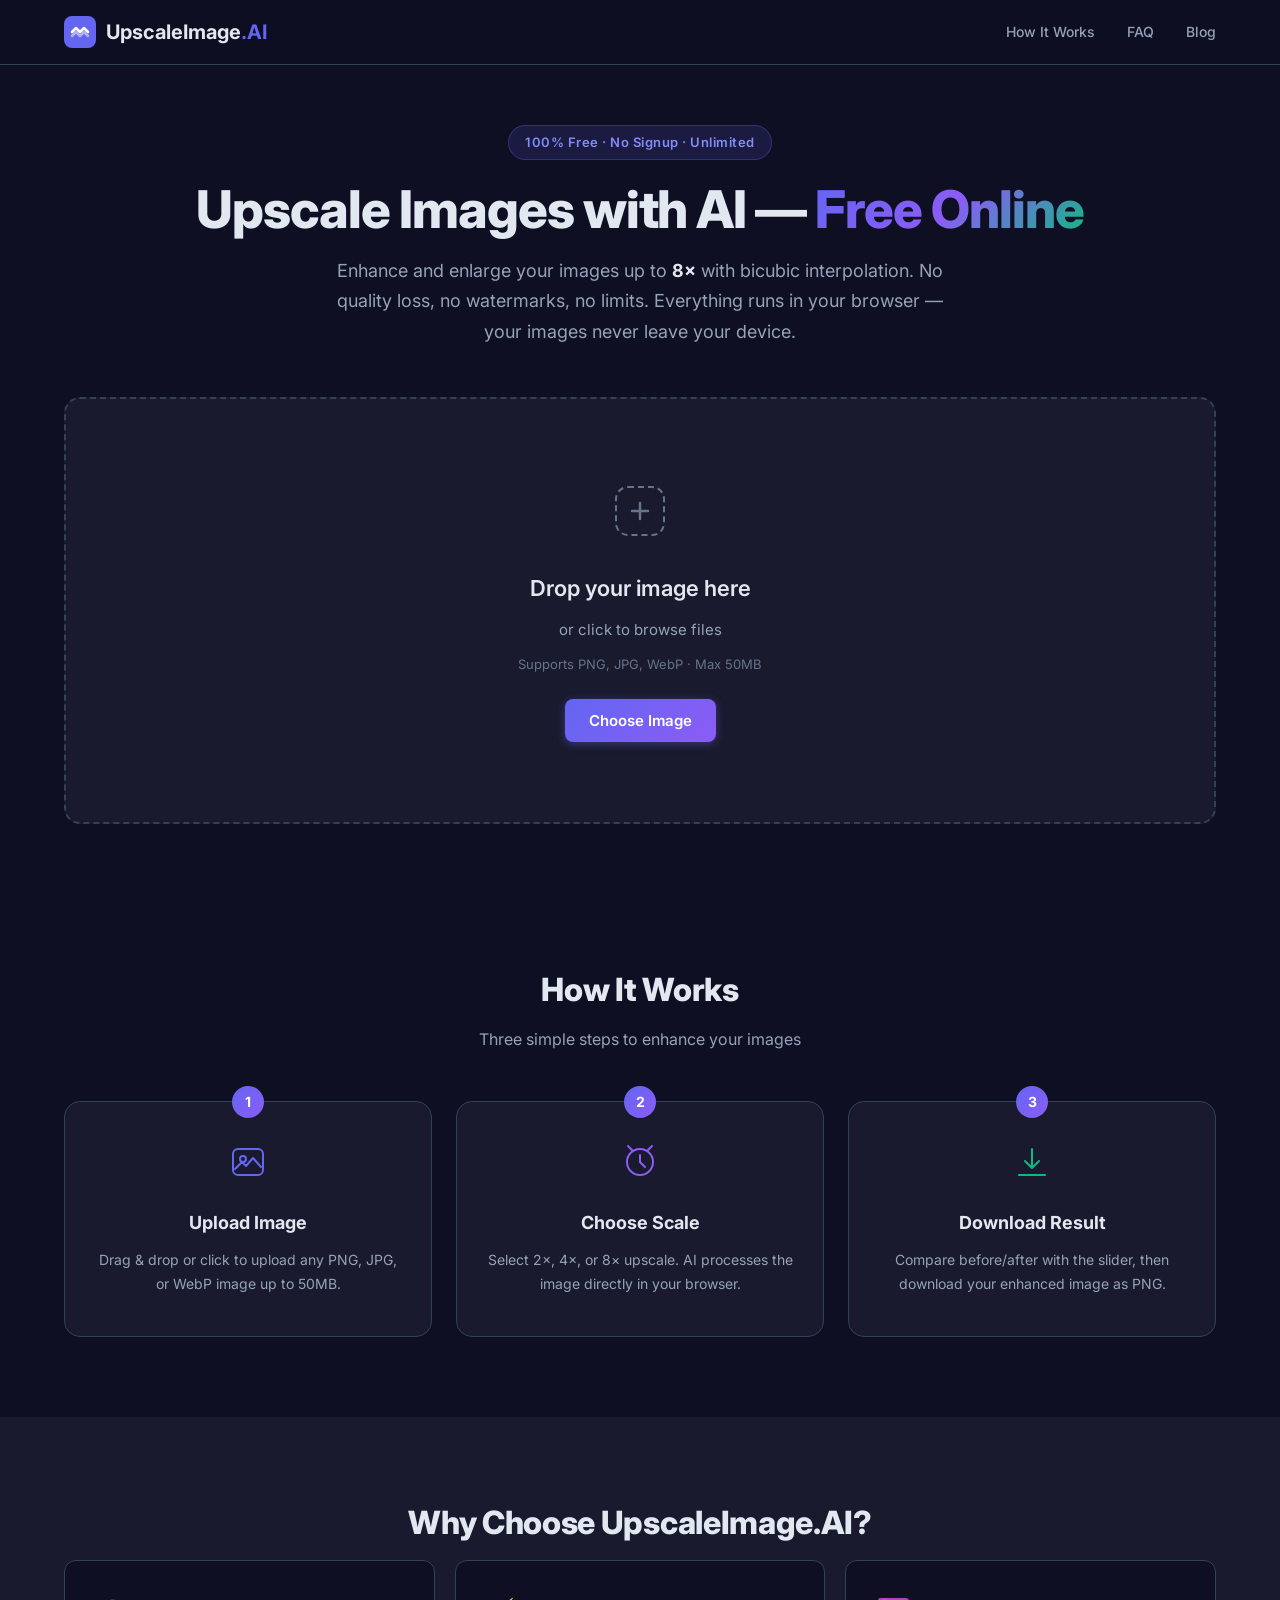
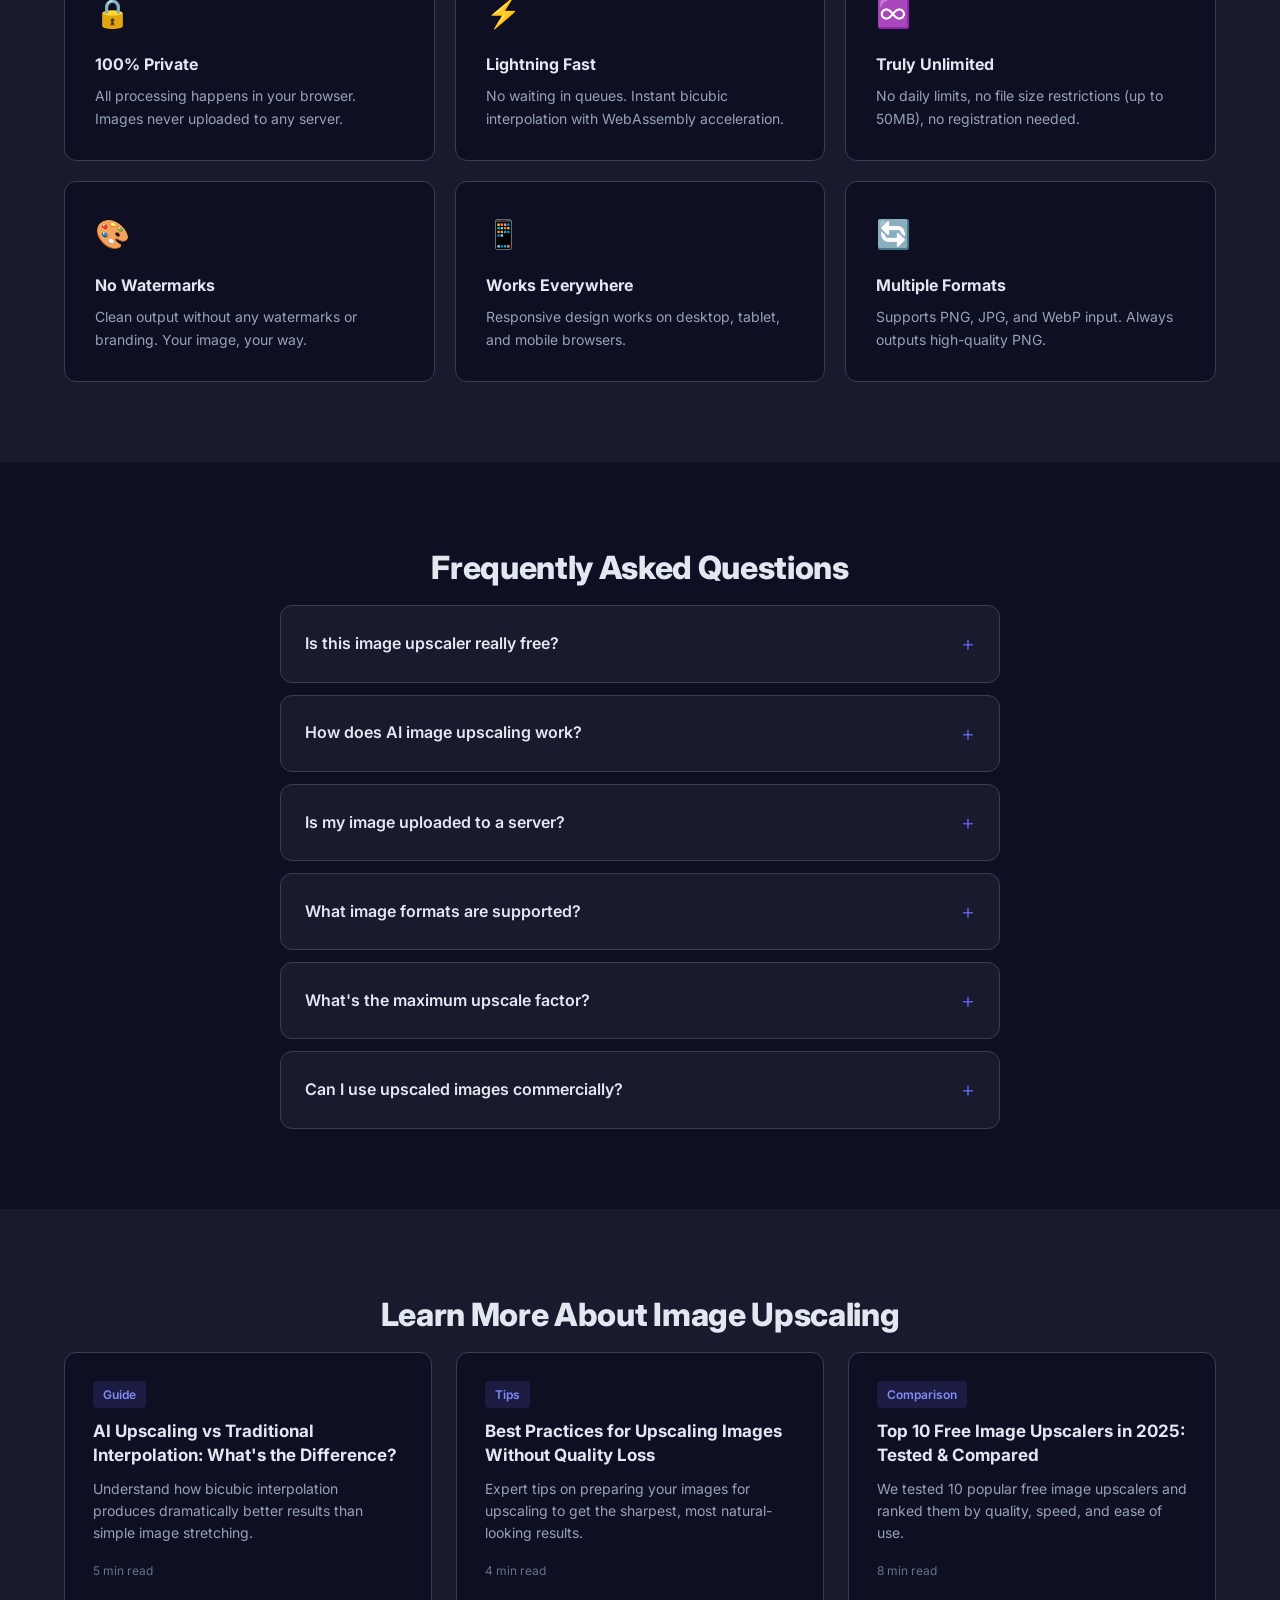
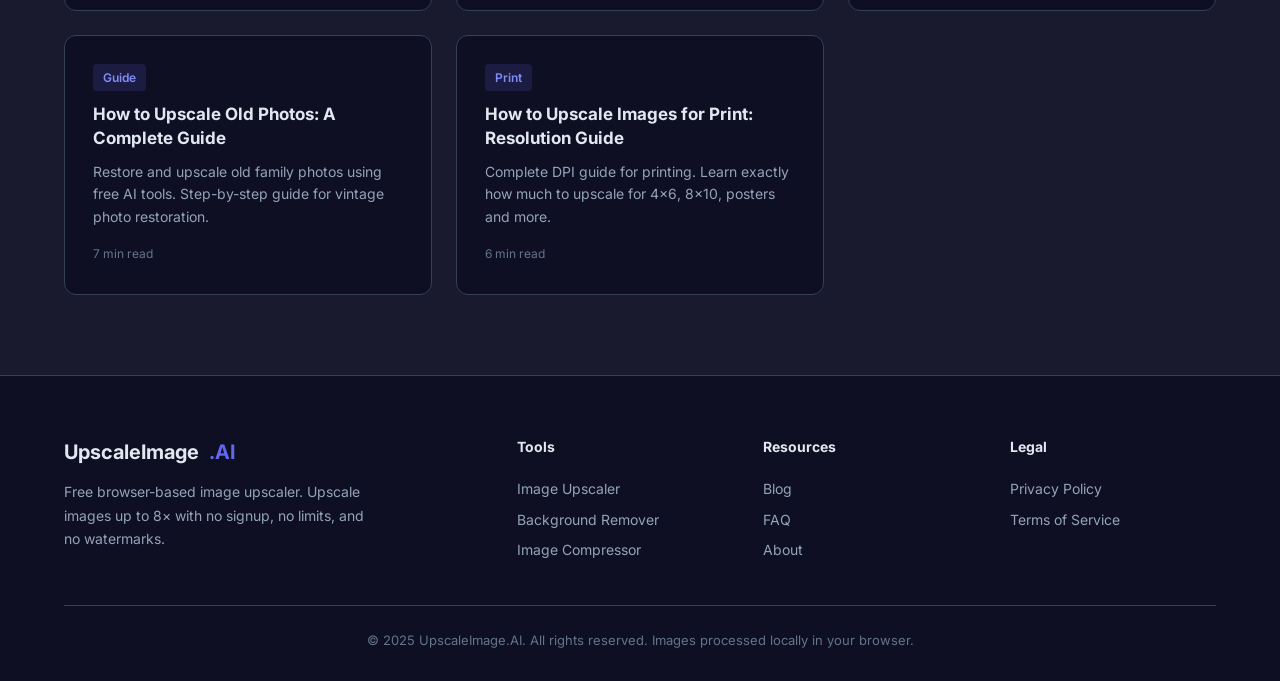
==== commit 6cc1a5e1: "Fix misleading AI claims: use accurate bicubic interpolation messaging" ====
--- a/index.html
+++ b/index.html
@@ -2,16 +2,17 @@
 <html lang="en">
 <head>
     <meta charset="UTF-8">
+    <meta name="google-site-verification" content="jXR1_gKrdoCnbr19agA2q-d7QUDYHL_ct-81kZ8wDAI">
     <meta name="viewport" content="width=device-width, initial-scale=1.0">
-    <title>UpscaleImage.AI — Free AI Image Upscaler Online | No Signup, Unlimited</title>
-    <meta name="description" content="Upscale images up to 8x with AI-powered enhancement. 100% free, no signup required, unlimited use. Works in your browser — no upload to servers.">
-    <meta name="keywords" content="image upscaler, ai image upscaler free, upscale image online, image enhancer, photo upscaler, free image upscaler no signup, ai image enhancer free">
+    <title>UpscaleImage.AI — Free Image Upscaler Online | No Signup, Unlimited</title>
+    <meta name="description" content="Upscale images up to 8x with advanced bicubic interpolation. 100% free, no signup required, unlimited use. Works in your browser — no upload to servers.">
+    <meta name="keywords" content="image upscaler, image upscaler free, upscale image online, image enhancer, photo upscaler, free image upscaler no signup, ai image enhancer free">
     <meta name="robots" content="index, follow">
     <meta name="author" content="UpscaleImage.AI">
     <link rel="canonical" href="https://upscaleimage.xyz/">
     
     <!-- Open Graph -->
-    <meta property="og:title" content="UpscaleImage.AI — Free AI Image Upscaler Online">
+    <meta property="og:title" content="UpscaleImage.AI — Free Image Upscaler Online">
     <meta property="og:description" content="Upscale images up to 8x with AI. 100% free, no signup, unlimited use.">
     <meta property="og:type" content="website">
     <meta property="og:url" content="https://upscaleimage.xyz/">
@@ -19,7 +20,7 @@
     
     <!-- Twitter -->
     <meta name="twitter:card" content="summary_large_image">
-    <meta name="twitter:title" content="UpscaleImage.AI — Free AI Image Upscaler">
+    <meta name="twitter:title" content="UpscaleImage.AI — Free Image Upscaler">
     <meta name="twitter:description" content="Upscale images up to 8x. Free, no signup, unlimited.">
     
     <!-- Structured Data -->
@@ -29,7 +30,7 @@
         "@type": "WebApplication",
         "name": "UpscaleImage.AI",
         "url": "https://upscaleimage.xyz/",
-        "description": "Free AI-powered image upscaler. Upscale images up to 8x without signup or limits.",
+        "description": "Free browser-based image upscaler. Upscale images up to 8x without signup or limits.",
         "applicationCategory": "MultimediaApplication",
         "operatingSystem": "Web Browser",
         "offers": {
@@ -38,7 +39,7 @@
             "priceCurrency": "USD"
         },
         "featureList": [
-            "AI-powered image upscaling",
+            "Browser-based image upscaling",
             "Up to 8x resolution increase",
             "No signup required",
             "Unlimited free use",
@@ -98,15 +99,14 @@
     <link rel="apple-touch-icon" href="/assets/icons/apple-touch-icon.png">
     <link rel="manifest" href="/manifest.json">
     
-    <!-- Google Analytics (GA4) - Replace G-XXXXXXXXXX with your Measurement ID -->
-    <script async src="https://www.googletagmanager.com/gtag/js?id=G-XXXXXXXXXX"></script>
+    <!-- Google tag (gtag.js) - GA4 -->
+    <script async src="https://www.googletagmanager.com/gtag/js?id=G-M3BFEZ2ZNS"></script>
     <script>
       window.dataLayer = window.dataLayer || [];
       function gtag(){dataLayer.push(arguments);}
       gtag('js', new Date());
-      gtag('config', 'G-XXXXXXXXXX');
+      gtag('config', 'G-M3BFEZ2ZNS');
     </script>
-    <!-- End Google Analytics -->
 
     <!-- Styles -->
     <link rel="stylesheet" href="/assets/css/style.css">
@@ -142,7 +142,7 @@
         <div class="container">
             <div class="hero-badge">100% Free · No Signup · Unlimited</div>
             <h1 class="hero-title">Upscale Images with AI — <span class="gradient-text">Free Online</span></h1>
-            <p class="hero-subtitle">Enhance and enlarge your images up to <strong>8×</strong> with AI-powered upscaling. No quality loss, no watermarks, no limits. Everything runs in your browser — your images never leave your device.</p>
+            <p class="hero-subtitle">Enhance and enlarge your images up to <strong>8×</strong> with bicubic interpolation. No quality loss, no watermarks, no limits. Everything runs in your browser — your images never leave your device.</p>
         </div>
     </section>
 
@@ -285,7 +285,7 @@
                 <div class="feature-card">
                     <div class="feature-icon">⚡</div>
                     <h3>Lightning Fast</h3>
-                    <p>No waiting in queues. Instant AI-powered upscaling with WebAssembly acceleration.</p>
+                    <p>No waiting in queues. Instant bicubic interpolation with WebAssembly acceleration.</p>
                 </div>
                 <div class="feature-card">
                     <div class="feature-icon">♾️</div>
@@ -352,7 +352,7 @@
                 <article class="blog-card">
                     <div class="blog-tag">Guide</div>
                     <h3><a href="/blog/ai-upscaling-vs-traditional.html">AI Upscaling vs Traditional Interpolation: What's the Difference?</a></h3>
-                    <p>Understand how AI-powered upscaling produces dramatically better results than simple image stretching.</p>
+                    <p>Understand how bicubic interpolation produces dramatically better results than simple image stretching.</p>
                     <time>5 min read</time>
                 </article>
                 <article class="blog-card">
@@ -389,7 +389,7 @@
             <div class="footer-grid">
                 <div class="footer-brand">
                     <a href="/" class="logo">UpscaleImage<span class="logo-dot">.AI</span></a>
-                    <p>Free AI-powered image upscaler. Upscale images up to 8× with no signup, no limits, and no watermarks.</p>
+                    <p>Free browser-based image upscaler. Upscale images up to 8× with no signup, no limits, and no watermarks.</p>
                 </div>
                 <div class="footer-links">
                     <h4>Tools</h4>
